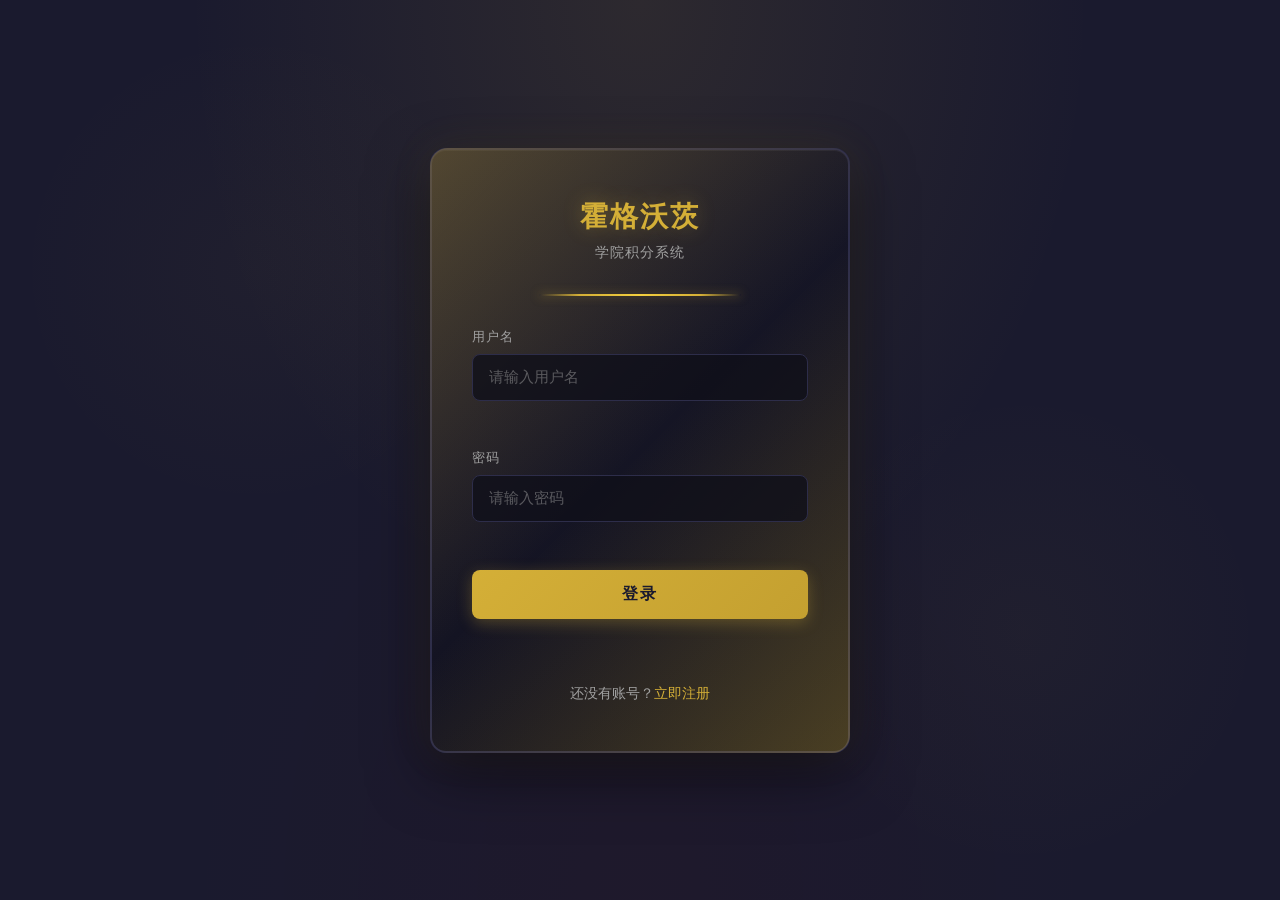
==== frontend/login.html @ 4d6071b6 "UI诞生版" ====
<!DOCTYPE html>
<html lang="zh-CN">
<head>
  <meta charset="UTF-8">
  <meta name="viewport" content="width=device-width, initial-scale=1.0">
  <title>登录 - 霍格沃茨学院积分系统</title>
  <link rel="stylesheet" href="css/hogwarts.css">
</head>
<body>
  <div class="auth-container">
    <div class="auth-card fade-in">
      <h1 class="auth-title">霍格沃茨</h1>
      <p class="auth-subtitle">学院积分系统</p>
      <div class="magic-divider"></div>

      <form id="loginForm">
        <div class="form-group">
          <label class="form-label">用户名</label>
          <input type="text" id="username" class="form-input" placeholder="请输入用户名" required>
          <p id="usernameError" class="error-message"></p>
        </div>

        <div class="form-group">
          <label class="form-label">密码</label>
          <input type="password" id="password" class="form-input" placeholder="请输入密码" required>
          <p id="passwordError" class="error-message"></p>
        </div>

        <div class="form-group">
          <button type="submit" class="magic-btn" id="submitBtn">
            <span id="btnText">登录</span>
          </button>
        </div>

        <p id="errorMsg" class="error-message" style="text-align: center;"></p>
      </form>

      <div class="auth-footer">
        还没有账号？<a href="register.html" class="auth-link">立即注册</a>
      </div>
    </div>
  </div>

  <script src="js/api.js"></script>
  <script src="js/login.js"></script>
</body>
</html>
---- frontend/css/hogwarts.css ----
:root {
  --hogwarts-bg: #1a1a2e;
  --hogwarts-bg-dark: #0f0f1a;
  --hogwarts-text: #e8e8e8;
  --hogwarts-text-muted: #a0a0a0;
  --hogwarts-border: #2d2d4a;
  --hogwarts-gold: #d4af37;
  --hogwarts-gold-light: #f4d03f;
  
  --gryffindor-primary: #740001;
  --gryffindor-secondary: #D3A625;
  
  --slytherin-primary: #1A472A;
  --slytherin-secondary: #AAAAAA;
  
  --ravenclaw-primary: #0E1A40;
  --ravenclaw-secondary: #B08A68;
  
  --hufflepuff-primary: #372E29;
  --hufflepuff-secondary: #FFDB00;
  
  --success-color: #67c23a;
  --error-color: #f56c6c;
  --warning-color: #e6a23c;
}

* {
  margin: 0;
  padding: 0;
  box-sizing: border-box;
}

body {
  font-family: 'Cinzel', 'Times New Roman', serif;
  background: var(--hogwarts-bg);
  color: var(--hogwarts-text);
  min-height: 100vh;
  overflow-x: hidden;
}

.auth-container {
  min-height: 100vh;
  display: flex;
  align-items: center;
  justify-content: center;
  background: 
    radial-gradient(ellipse at top, rgba(212, 175, 55, 0.1) 0%, transparent 50%),
    radial-gradient(ellipse at bottom, rgba(116, 0, 1, 0.05) 0%, transparent 50%),
    var(--hogwarts-bg);
  position: relative;
  overflow: hidden;
}

.auth-container::before {
  content: '';
  position: absolute;
  top: 0;
  left: 0;
  right: 0;
  bottom: 0;
  background-image: 
    radial-gradient(circle at 20% 30%, rgba(212, 175, 55, 0.03) 0%, transparent 20%),
    radial-gradient(circle at 80% 70%, rgba(212, 175, 55, 0.03) 0%, transparent 20%),
    radial-gradient(circle at 50% 50%, rgba(212, 175, 55, 0.02) 0%, transparent 30%);
  pointer-events: none;
}

.auth-card {
  background: linear-gradient(145deg, rgba(26, 26, 46, 0.95) 0%, rgba(15, 15, 26, 0.98) 100%);
  border: 2px solid var(--hogwarts-border);
  border-radius: 16px;
  padding: 48px 40px;
  width: 420px;
  box-shadow: 
    0 20px 60px rgba(0, 0, 0, 0.5),
    0 0 40px rgba(212, 175, 55, 0.1),
    inset 0 1px 0 rgba(255, 255, 255, 0.05);
  position: relative;
  z-index: 1;
}

.auth-card::before {
  content: '';
  position: absolute;
  top: -2px;
  left: -2px;
  right: -2px;
  bottom: -2px;
  border-radius: 18px;
  background: linear-gradient(135deg, var(--hogwarts-gold) 0%, transparent 50%, var(--hogwarts-gold) 100%);
  opacity: 0.3;
  z-index: -1;
}

.auth-title {
  text-align: center;
  margin-bottom: 8px;
  font-size: 28px;
  font-weight: 600;
  color: var(--hogwarts-gold);
  letter-spacing: 2px;
  text-shadow: 0 0 20px rgba(212, 175, 55, 0.3);
}

.auth-subtitle {
  text-align: center;
  margin-bottom: 32px;
  font-size: 14px;
  color: var(--hogwarts-text-muted);
  letter-spacing: 1px;
}

.magic-divider {
  height: 2px;
  background: linear-gradient(90deg, 
    transparent 0%, 
    var(--hogwarts-gold) 20%, 
    var(--hogwarts-gold-light) 50%, 
    var(--hogwarts-gold) 80%, 
    transparent 100%);
  margin: 0 auto 32px;
  width: 60%;
  box-shadow: 0 0 10px rgba(212, 175, 55, 0.5);
}

.form-group {
  margin-bottom: 24px;
}

.form-label {
  display: block;
  margin-bottom: 8px;
  font-size: 13px;
  color: var(--hogwarts-text-muted);
  letter-spacing: 1px;
  text-transform: uppercase;
}

.form-input,
.form-select {
  width: 100%;
  padding: 14px 16px;
  background: rgba(15, 15, 26, 0.8);
  border: 1px solid var(--hogwarts-border);
  border-radius: 8px;
  color: var(--hogwarts-text);
  font-size: 15px;
  font-family: inherit;
  transition: all 0.3s ease;
}

.form-input:focus,
.form-select:focus {
  outline: none;
  border-color: var(--hogwarts-gold);
  box-shadow: 0 0 15px rgba(212, 175, 55, 0.2);
}

.form-input::placeholder {
  color: rgba(160, 160, 160, 0.5);
}

.form-select option {
  background: var(--hogwarts-bg-dark);
  color: var(--hogwarts-text);
}

.magic-btn {
  width: 100%;
  padding: 14px 24px;
  background: linear-gradient(135deg, var(--hogwarts-gold) 0%, #c4a030 100%);
  border: none;
  border-radius: 8px;
  color: #1a1a2e;
  font-size: 16px;
  font-weight: 600;
  font-family: inherit;
  letter-spacing: 2px;
  cursor: pointer;
  transition: all 0.3s ease;
  text-transform: uppercase;
  box-shadow: 0 4px 15px rgba(212, 175, 55, 0.3);
}

.magic-btn:hover {
  transform: translateY(-2px);
  box-shadow: 0 6px 25px rgba(212, 175, 55, 0.5);
  background: linear-gradient(135deg, var(--hogwarts-gold-light) 0%, var(--hogwarts-gold) 100%);
}

.magic-btn:active {
  transform: translateY(0);
}

.magic-btn:disabled {
  opacity: 0.6;
  cursor: not-allowed;
  transform: none;
}

.auth-footer {
  text-align: center;
  margin-top: 24px;
  font-size: 14px;
  color: var(--hogwarts-text-muted);
}

.auth-link {
  color: var(--hogwarts-gold);
  text-decoration: none;
  font-weight: 500;
  transition: all 0.3s ease;
}

.auth-link:hover {
  color: var(--hogwarts-gold-light);
  text-shadow: 0 0 10px rgba(212, 175, 55, 0.5);
}

.error-message {
  color: var(--error-color);
  font-size: 12px;
  margin-top: 6px;
  min-height: 18px;
}

.success-message {
  color: var(--success-color);
  font-size: 14px;
  text-align: center;
  margin-bottom: 16px;
  padding: 12px;
  background: rgba(103, 194, 58, 0.1);
  border-radius: 8px;
  border: 1px solid rgba(103, 194, 58, 0.3);
}

@keyframes fadeIn {
  from { opacity: 0; transform: translateY(10px); }
  to { opacity: 1; transform: translateY(0); }
}

.fade-in {
  animation: fadeIn 0.4s ease-out;
}

@keyframes shimmer {
  0% { background-position: -200% 0; }
  100% { background-position: 200% 0; }
}

.loading-shimmer {
  background: linear-gradient(90deg, 
    var(--hogwarts-gold) 0%, 
    var(--hogwarts-gold-light) 50%, 
    var(--hogwarts-gold) 100%);
  background-size: 200% 100%;
  animation: shimmer 1.5s infinite;
}
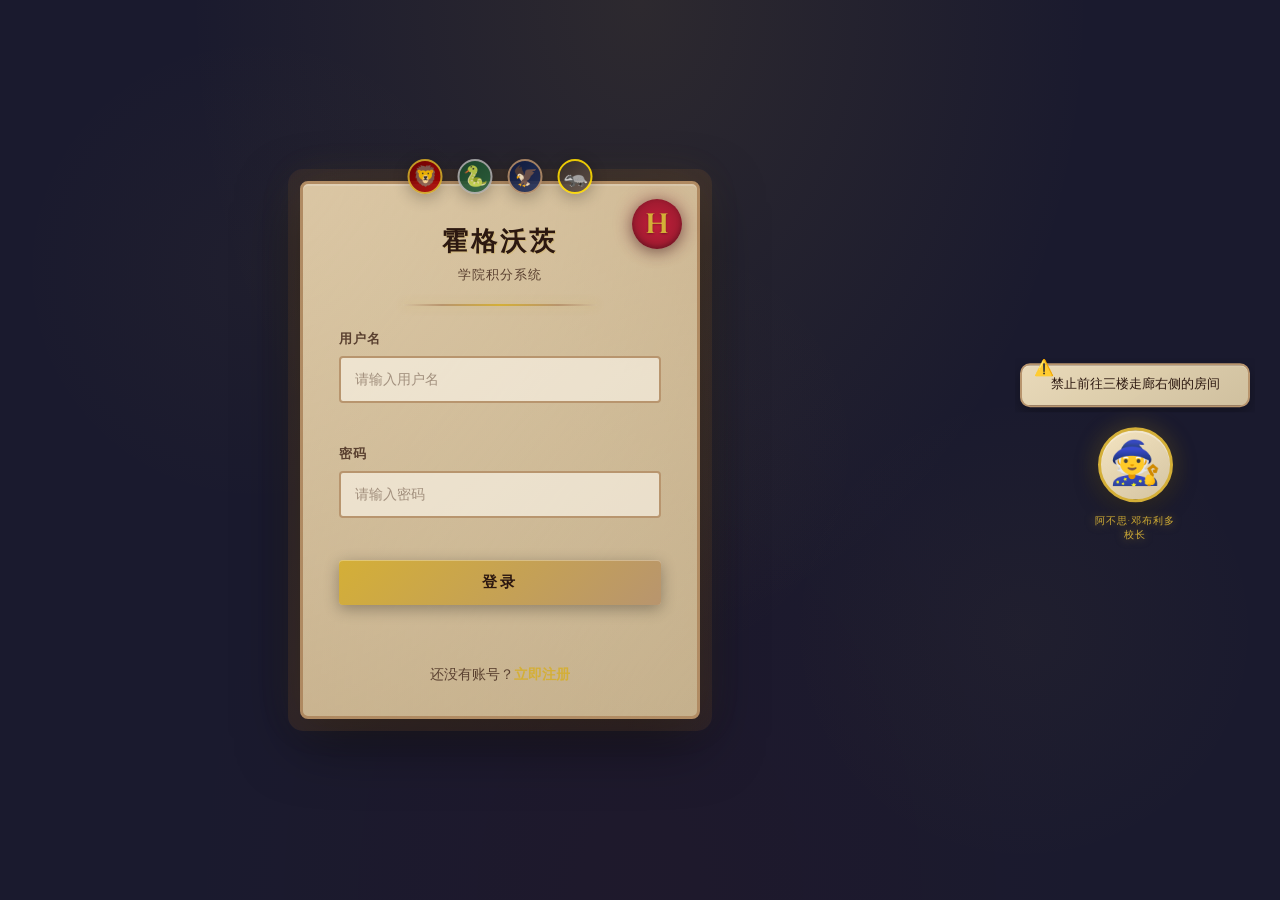
==== commit cc09bdce: "UI: Professor and Student 界面" ====
--- a/frontend/login.html
+++ b/frontend/login.html
@@ -5,10 +5,22 @@
   <meta name="viewport" content="width=device-width, initial-scale=1.0">
   <title>登录 - 霍格沃茨学院积分系统</title>
   <link rel="stylesheet" href="css/hogwarts.css">
+  <link href="https://fonts.googleapis.com/css2?family=Cinzel:wght@400;600;700&display=swap" rel="stylesheet">
 </head>
 <body>
+  <div class="magic-particles" id="particles"></div>
+  
   <div class="auth-container">
     <div class="auth-card fade-in">
+      <div class="house-crests">
+        <div class="house-crest gryffindor" title="格兰芬多">🦁</div>
+        <div class="house-crest slytherin" title="斯莱特林">🐍</div>
+        <div class="house-crest ravenclaw" title="拉文克劳">🦅</div>
+        <div class="house-crest hufflepuff" title="赫奇帕奇">🦡</div>
+      </div>
+      
+      <div class="seal-stamp">H</div>
+      
       <h1 class="auth-title">霍格沃茨</h1>
       <p class="auth-subtitle">学院积分系统</p>
       <div class="magic-divider"></div>
@@ -41,7 +53,15 @@
     </div>
   </div>
 
+  <div class="dumbledore-panel">
+    <div class="bubble-container" id="bubbleContainer"></div>
+    <div class="dumbledore-avatar">🧙</div>
+    <div class="dumbledore-label">阿不思·邓布利多<br>校长</div>
+  </div>
+
   <script src="js/api.js"></script>
   <script src="js/login.js"></script>
+  <script src="js/bubbles.js"></script>
+  <script src="js/particles.js"></script>
 </body>
 </html>
--- a/frontend/css/hogwarts.css
+++ b/frontend/css/hogwarts.css
@@ -6,6 +6,12 @@
   --hogwarts-border: #2d2d4a;
   --hogwarts-gold: #d4af37;
   --hogwarts-gold-light: #f4d03f;
+  
+  --parchment-bg: #f4e4c1;
+  --parchment-dark: #d4c4a1;
+  --parchment-border: #b8956e;
+  --ink-color: #2c1810;
+  --ink-faded: #5a4030;
   
   --gryffindor-primary: #740001;
   --gryffindor-secondary: #D3A625;
@@ -31,7 +37,7 @@
 }
 
 body {
-  font-family: 'Cinzel', 'Times New Roman', serif;
+  font-family: 'Cinzel', 'Times New Roman', Georgia, serif;
   background: var(--hogwarts-bg);
   color: var(--hogwarts-text);
   min-height: 100vh;
@@ -49,6 +55,7 @@
     var(--hogwarts-bg);
   position: relative;
   overflow: hidden;
+  padding-right: 280px;
 }
 
 .auth-container::before {
@@ -66,15 +73,16 @@
 }
 
 .auth-card {
-  background: linear-gradient(145deg, rgba(26, 26, 46, 0.95) 0%, rgba(15, 15, 26, 0.98) 100%);
-  border: 2px solid var(--hogwarts-border);
-  border-radius: 16px;
-  padding: 48px 40px;
-  width: 420px;
+  background: 
+    linear-gradient(145deg, rgba(244, 228, 193, 0.95) 0%, rgba(212, 196, 161, 0.98) 100%);
+  border: 3px solid var(--parchment-border);
+  border-radius: 8px;
+  padding: 40px 36px 32px 36px;
+  width: 400px;
   box-shadow: 
     0 20px 60px rgba(0, 0, 0, 0.5),
-    0 0 40px rgba(212, 175, 55, 0.1),
-    inset 0 1px 0 rgba(255, 255, 255, 0.05);
+    0 0 40px rgba(212, 175, 55, 0.15),
+    inset 0 2px 0 rgba(255, 255, 255, 0.3);
   position: relative;
   z-index: 1;
 }
@@ -82,31 +90,104 @@
 .auth-card::before {
   content: '';
   position: absolute;
-  top: -2px;
-  left: -2px;
-  right: -2px;
-  bottom: -2px;
-  border-radius: 18px;
-  background: linear-gradient(135deg, var(--hogwarts-gold) 0%, transparent 50%, var(--hogwarts-gold) 100%);
-  opacity: 0.3;
+  top: -15px;
+  left: -15px;
+  right: -15px;
+  bottom: -15px;
+  background: 
+    radial-gradient(ellipse at top left, transparent 0%, rgba(139, 90, 43, 0.3) 100%),
+    radial-gradient(ellipse at bottom right, transparent 0%, rgba(139, 90, 43, 0.3) 100%);
+  border-radius: 15px;
   z-index: -1;
+  opacity: 0.5;
+}
+
+.seal-stamp {
+  position: absolute;
+  top: 15px;
+  right: 15px;
+  width: 50px;
+  height: 50px;
+  background: radial-gradient(circle, #c41e3a 0%, #8b1a2b 100%);
+  border-radius: 50%;
+  display: flex;
+  align-items: center;
+  justify-content: center;
+  font-family: 'Cinzel', serif;
+  font-size: 28px;
+  font-weight: bold;
+  color: var(--hogwarts-gold);
+  box-shadow: 
+    0 3px 15px rgba(0, 0, 0, 0.4),
+    inset 0 -2px 5px rgba(0, 0, 0, 0.3),
+    0 0 20px rgba(196, 30, 58, 0.3);
+  z-index: 2;
+  text-shadow: 0 1px 2px rgba(0,0,0,0.3);
+}
+
+.house-crests {
+  position: absolute;
+  top: -25px;
+  left: 50%;
+  transform: translateX(-50%);
+  display: flex;
+  gap: 15px;
+  z-index: 3;
+}
+
+.house-crest {
+  width: 35px;
+  height: 35px;
+  border-radius: 50%;
+  display: flex;
+  align-items: center;
+  justify-content: center;
+  font-size: 20px;
+  box-shadow: 0 4px 15px rgba(0, 0, 0, 0.3);
+  opacity: 0.9;
+  transition: all 0.3s ease;
+}
+
+.house-crest:hover {
+  opacity: 1;
+  transform: scale(1.15) translateY(-5px);
+}
+
+.house-crest.gryffindor {
+  background: linear-gradient(135deg, #740001, #ae0001);
+  border: 2px solid #D3A625;
+}
+
+.house-crest.slytherin {
+  background: linear-gradient(135deg, #1A472A, #2a623d);
+  border: 2px solid #AAAAAA;
+}
+
+.house-crest.ravenclaw {
+  background: linear-gradient(135deg, #0E1A40, #222f5b);
+  border: 2px solid #B08A68;
+}
+
+.house-crest.hufflepuff {
+  background: linear-gradient(135deg, #372E29, #60514a);
+  border: 2px solid #FFDB00;
 }
 
 .auth-title {
   text-align: center;
-  margin-bottom: 8px;
-  font-size: 28px;
-  font-weight: 600;
-  color: var(--hogwarts-gold);
-  letter-spacing: 2px;
-  text-shadow: 0 0 20px rgba(212, 175, 55, 0.3);
+  margin-bottom: 6px;
+  font-size: 26px;
+  font-weight: 600;
+  color: var(--ink-color);
+  letter-spacing: 3px;
+  text-shadow: 1px 1px 0 rgba(212, 175, 55, 0.3);
 }
 
 .auth-subtitle {
   text-align: center;
-  margin-bottom: 32px;
-  font-size: 14px;
-  color: var(--hogwarts-text-muted);
+  margin-bottom: 20px;
+  font-size: 13px;
+  color: var(--ink-faded);
   letter-spacing: 1px;
 }
 
@@ -114,38 +195,39 @@
   height: 2px;
   background: linear-gradient(90deg, 
     transparent 0%, 
-    var(--hogwarts-gold) 20%, 
-    var(--hogwarts-gold-light) 50%, 
-    var(--hogwarts-gold) 80%, 
+    var(--parchment-border) 20%, 
+    var(--hogwarts-gold) 50%, 
+    var(--parchment-border) 80%, 
     transparent 100%);
-  margin: 0 auto 32px;
+  margin: 0 auto 24px;
   width: 60%;
-  box-shadow: 0 0 10px rgba(212, 175, 55, 0.5);
+  box-shadow: 0 0 10px rgba(212, 175, 55, 0.3);
 }
 
 .form-group {
-  margin-bottom: 24px;
+  margin-bottom: 18px;
 }
 
 .form-label {
   display: block;
   margin-bottom: 8px;
   font-size: 13px;
-  color: var(--hogwarts-text-muted);
+  color: var(--ink-faded);
   letter-spacing: 1px;
   text-transform: uppercase;
+  font-weight: 600;
 }
 
 .form-input,
 .form-select {
   width: 100%;
-  padding: 14px 16px;
-  background: rgba(15, 15, 26, 0.8);
-  border: 1px solid var(--hogwarts-border);
-  border-radius: 8px;
-  color: var(--hogwarts-text);
-  font-size: 15px;
-  font-family: inherit;
+  padding: 12px 14px;
+  background: rgba(255, 250, 240, 0.6);
+  border: 2px solid var(--parchment-border);
+  border-radius: 4px;
+  color: var(--ink-color);
+  font-size: 14px;
+  font-family: 'Cinzel', serif;
   transition: all 0.3s ease;
 }
 
@@ -154,37 +236,42 @@
   outline: none;
   border-color: var(--hogwarts-gold);
   box-shadow: 0 0 15px rgba(212, 175, 55, 0.2);
+  background: rgba(255, 255, 255, 0.8);
 }
 
 .form-input::placeholder {
-  color: rgba(160, 160, 160, 0.5);
+  color: rgba(90, 64, 48, 0.5);
 }
 
 .form-select option {
-  background: var(--hogwarts-bg-dark);
-  color: var(--hogwarts-text);
+  background: var(--parchment-bg);
+  color: var(--ink-color);
 }
 
 .magic-btn {
   width: 100%;
-  padding: 14px 24px;
-  background: linear-gradient(135deg, var(--hogwarts-gold) 0%, #c4a030 100%);
+  padding: 12px 24px;
+  background: linear-gradient(135deg, var(--hogwarts-gold) 0%, #b8956e 100%);
   border: none;
-  border-radius: 8px;
-  color: #1a1a2e;
-  font-size: 16px;
-  font-weight: 600;
-  font-family: inherit;
-  letter-spacing: 2px;
+  border-radius: 4px;
+  color: var(--ink-color);
+  font-size: 15px;
+  font-weight: 700;
+  font-family: 'Cinzel', serif;
+  letter-spacing: 3px;
   cursor: pointer;
   transition: all 0.3s ease;
   text-transform: uppercase;
-  box-shadow: 0 4px 15px rgba(212, 175, 55, 0.3);
+  box-shadow: 
+    0 4px 15px rgba(0, 0, 0, 0.3),
+    inset 0 1px 0 rgba(255, 255, 255, 0.3);
 }
 
 .magic-btn:hover {
   transform: translateY(-2px);
-  box-shadow: 0 6px 25px rgba(212, 175, 55, 0.5);
+  box-shadow: 
+    0 6px 25px rgba(0, 0, 0, 0.4),
+    0 0 20px rgba(212, 175, 55, 0.3);
   background: linear-gradient(135deg, var(--hogwarts-gold-light) 0%, var(--hogwarts-gold) 100%);
 }
 
@@ -202,37 +289,37 @@
   text-align: center;
   margin-top: 24px;
   font-size: 14px;
-  color: var(--hogwarts-text-muted);
+  color: var(--ink-faded);
 }
 
 .auth-link {
   color: var(--hogwarts-gold);
   text-decoration: none;
-  font-weight: 500;
+  font-weight: 600;
   transition: all 0.3s ease;
 }
 
 .auth-link:hover {
-  color: var(--hogwarts-gold-light);
-  text-shadow: 0 0 10px rgba(212, 175, 55, 0.5);
+  color: var(--ink-color);
+  text-shadow: 0 0 5px rgba(212, 175, 55, 0.5);
 }
 
 .error-message {
-  color: var(--error-color);
+  color: #8b1a2b;
   font-size: 12px;
   margin-top: 6px;
   min-height: 18px;
 }
 
 .success-message {
-  color: var(--success-color);
+  color: #2d5a27;
   font-size: 14px;
   text-align: center;
   margin-bottom: 16px;
   padding: 12px;
-  background: rgba(103, 194, 58, 0.1);
-  border-radius: 8px;
-  border: 1px solid rgba(103, 194, 58, 0.3);
+  background: rgba(45, 90, 39, 0.1);
+  border-radius: 4px;
+  border: 1px solid rgba(45, 90, 39, 0.3);
 }
 
 @keyframes fadeIn {
@@ -257,3 +344,264 @@
   background-size: 200% 100%;
   animation: shimmer 1.5s infinite;
 }
+
+.dumbledore-panel {
+  position: fixed;
+  right: 25px;
+  top: 50%;
+  transform: translateY(-50%);
+  width: 240px;
+  z-index: 100;
+  display: flex;
+  flex-direction: column;
+  align-items: center;
+  gap: 15px;
+}
+
+.bubble-container {
+  display: flex;
+  flex-direction: column;
+  gap: 10px;
+  width: 100%;
+  max-height: 380px;
+  overflow: hidden;
+  padding: 5px;
+}
+
+.bubble {
+  background: 
+    linear-gradient(145deg, rgba(244, 228, 193, 0.95) 0%, rgba(212, 196, 161, 0.98) 100%);
+  border: 2px solid var(--parchment-border);
+  border-radius: 10px;
+  padding: 10px 12px;
+  box-shadow: 
+    0 6px 16px rgba(0, 0, 0, 0.3),
+    inset 0 1px 0 rgba(255, 255, 255, 0.3);
+  animation: bubbleIn 0.5s ease-out;
+  position: relative;
+  opacity: 0;
+}
+
+.bubble.show {
+  opacity: 1;
+}
+
+.bubble::before {
+  content: '⚠️';
+  position: absolute;
+  top: -8px;
+  left: 12px;
+  font-size: 16px;
+}
+
+.bubble-text {
+  font-family: 'Cinzel', serif;
+  font-size: 13px;
+  color: var(--ink-color);
+  line-height: 1.5;
+  text-align: center;
+}
+
+@keyframes bubbleIn {
+  from {
+    opacity: 0;
+    transform: translateX(50px) scale(0.8);
+  }
+  to {
+    opacity: 1;
+    transform: translateX(0) scale(1);
+  }
+}
+
+.dumbledore-avatar {
+  width: 75px;
+  height: 75px;
+  border-radius: 50%;
+  background: 
+    linear-gradient(145deg, var(--parchment-bg) 0%, var(--parchment-dark) 100%);
+  border: 3px solid var(--hogwarts-gold);
+  box-shadow: 
+    0 6px 25px rgba(0, 0, 0, 0.4),
+    0 0 25px rgba(212, 175, 55, 0.3),
+    inset 0 2px 0 rgba(255, 255, 255, 0.3);
+  display: flex;
+  align-items: center;
+  justify-content: center;
+  font-size: 42px;
+  position: relative;
+  cursor: pointer;
+  transition: all 0.3s ease;
+  overflow: hidden;
+}
+
+.dumbledore-avatar:hover {
+  transform: scale(1.08);
+  box-shadow: 
+    0 12px 40px rgba(0, 0, 0, 0.5),
+    0 0 40px rgba(212, 175, 55, 0.5);
+}
+
+.dumbledore-avatar::after {
+  content: '';
+  position: absolute;
+  inset: -6px;
+  border-radius: 50%;
+  background: linear-gradient(45deg, transparent, rgba(212, 175, 55, 0.4), transparent);
+  animation: rotate 4s linear infinite;
+  z-index: -1;
+}
+
+@keyframes rotate {
+  from { transform: rotate(0deg); }
+  to { transform: rotate(360deg); }
+}
+
+.dumbledore-label {
+  font-family: 'Cinzel', serif;
+  font-size: 10px;
+  color: var(--hogwarts-gold);
+  letter-spacing: 1px;
+  text-transform: uppercase;
+  text-shadow: 0 0 10px rgba(212, 175, 55, 0.5);
+  text-align: center;
+  margin-top: -3px;
+}
+
+.magic-particles {
+  position: fixed;
+  top: 0;
+  left: 0;
+  width: 100%;
+  height: 100%;
+  pointer-events: none;
+  overflow: hidden;
+  z-index: 0;
+}
+
+.particle {
+  position: absolute;
+  width: 3px;
+  height: 3px;
+  background: var(--hogwarts-gold);
+  border-radius: 50%;
+  opacity: 0.4;
+  animation: float 8s infinite ease-in-out;
+  box-shadow: 0 0 6px var(--hogwarts-gold);
+}
+
+@keyframes float {
+  0%, 100% {
+    transform: translateY(0) translateX(0) scale(1);
+    opacity: 0.4;
+  }
+  50% {
+    transform: translateY(-120px) translateX(40px) scale(0.8);
+    opacity: 0.2;
+  }
+}
+
+.logs-container {
+  max-height: 300px;
+  overflow-y: auto;
+  margin-top: 10px;
+}
+
+.logs-table {
+  width: 100%;
+  border-collapse: collapse;
+  font-size: 13px;
+}
+
+.logs-table th {
+  background: rgba(212, 175, 55, 0.2);
+  color: var(--ink-color);
+  padding: 10px 8px;
+  text-align: left;
+  border-bottom: 2px solid var(--parchment-border);
+  font-weight: 600;
+  letter-spacing: 1px;
+}
+
+.logs-table td {
+  padding: 10px 8px;
+  border-bottom: 1px solid rgba(184, 149, 110, 0.3);
+  color: var(--ink-color);
+}
+
+.logs-table tr:hover {
+  background: rgba(212, 175, 55, 0.1);
+}
+
+.score-positive {
+  color: #2d5a27;
+  font-weight: 600;
+}
+
+.score-negative {
+  color: #8b1a2b;
+  font-weight: 600;
+}
+
+.no-logs {
+  text-align: center;
+  color: var(--ink-faded);
+  padding: 20px;
+  font-size: 14px;
+}
+
+.info-container {
+  margin-bottom: 20px;
+}
+
+.info-item {
+  display: flex;
+  justify-content: space-between;
+  align-items: center;
+  padding: 12px 15px;
+  background: rgba(255, 250, 240, 0.4);
+  border: 1px solid var(--parchment-border);
+  border-radius: 4px;
+  margin-bottom: 10px;
+}
+
+.info-label {
+  font-size: 13px;
+  color: var(--ink-faded);
+  letter-spacing: 1px;
+  text-transform: uppercase;
+  font-weight: 600;
+}
+
+.info-value {
+  font-size: 16px;
+  color: var(--ink-color);
+  font-weight: 600;
+}
+
+.house-badge {
+  display: inline-block;
+  padding: 4px 12px;
+  border-radius: 4px;
+  font-size: 14px;
+  font-weight: 600;
+}
+
+.house-badge.gryffindor {
+  background: linear-gradient(135deg, #740001, #ae0001);
+  color: #D3A625;
+}
+
+.house-badge.slytherin {
+  background: linear-gradient(135deg, #1A472A, #2a623d);
+  color: #AAAAAA;
+}
+
+.house-badge.ravenclaw {
+  background: linear-gradient(135deg, #0E1A40, #222f5b);
+  color: #B08A68;
+}
+
+.house-badge.hufflepuff {
+  background: linear-gradient(135deg, #372E29, #60514a);
+  color: #FFDB00;
+}
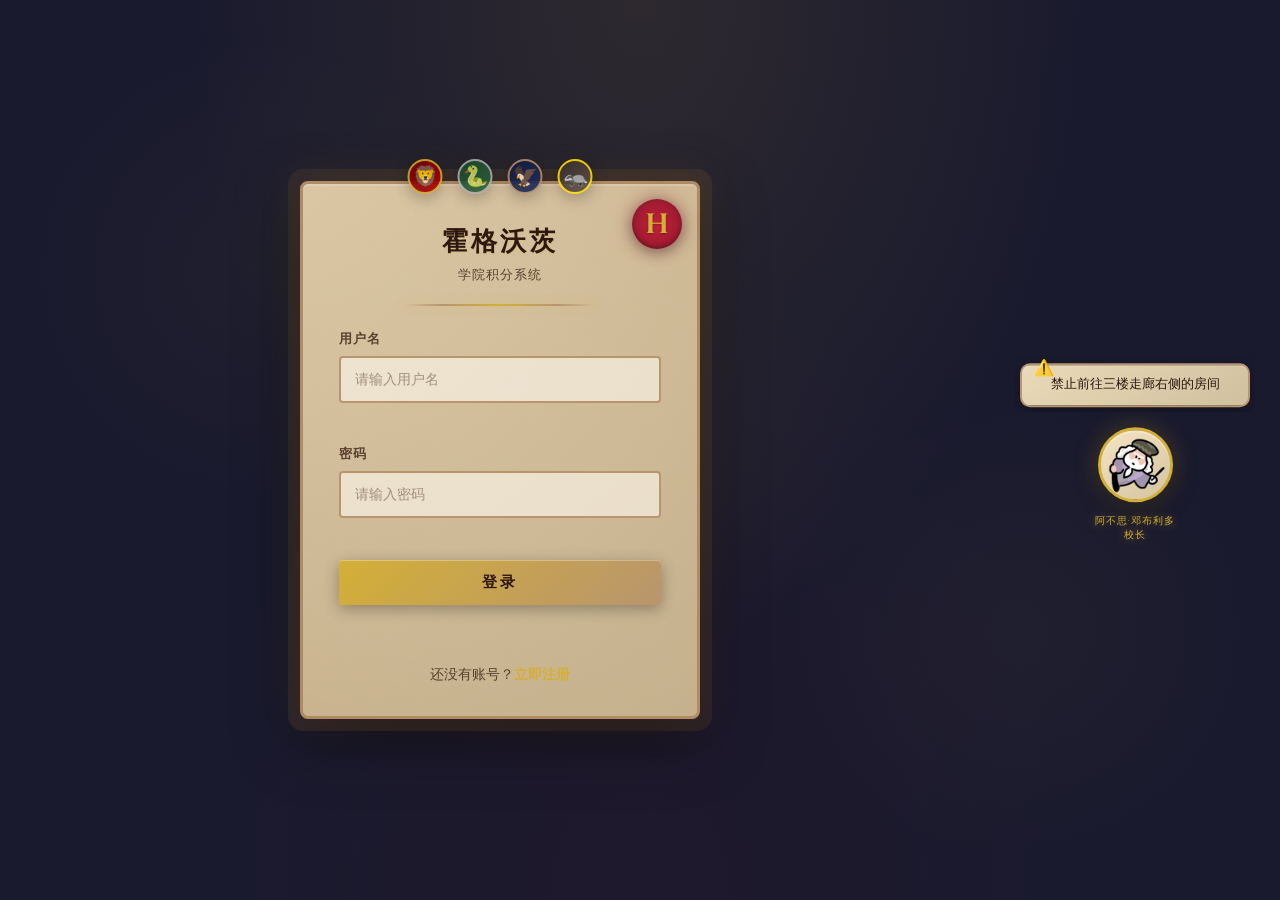
==== commit 30a8d15f: "UI 任务四完成" ====
--- a/frontend/login.html
+++ b/frontend/login.html
@@ -1,4 +1,4 @@
-<!DOCTYPE html>
+﻿<!DOCTYPE html>
 <html lang="zh-CN">
 <head>
   <meta charset="UTF-8">
@@ -55,11 +55,12 @@
 
   <div class="dumbledore-panel">
     <div class="bubble-container" id="bubbleContainer"></div>
-    <div class="dumbledore-avatar">🧙</div>
+    <div class="dumbledore-avatar"><img src="邓布利多.png" alt="邓布利多" style="width: 100%; height: 100%; object-fit: contain; border-radius: 50%;"></div>
     <div class="dumbledore-label">阿不思·邓布利多<br>校长</div>
   </div>
 
   <script src="js/api.js"></script>
+  <script src="js/ui-components.js"></script>
   <script src="js/login.js"></script>
   <script src="js/bubbles.js"></script>
   <script src="js/particles.js"></script>
--- a/frontend/css/hogwarts.css
+++ b/frontend/css/hogwarts.css
@@ -356,6 +356,11 @@
   flex-direction: column;
   align-items: center;
   gap: 15px;
+  transition: all 0.3s ease;
+}
+
+.dumbledore-panel.dragging {
+  transition: none;
 }
 
 .bubble-container {
@@ -427,9 +432,8 @@
   display: flex;
   align-items: center;
   justify-content: center;
-  font-size: 42px;
   position: relative;
-  cursor: pointer;
+  cursor: grab;
   transition: all 0.3s ease;
   overflow: hidden;
 }
@@ -439,6 +443,14 @@
   box-shadow: 
     0 12px 40px rgba(0, 0, 0, 0.5),
     0 0 40px rgba(212, 175, 55, 0.5);
+}
+
+.dumbledore-avatar img {
+  width: 100%;
+  height: 100%;
+  object-fit: cover;
+  border-radius: 50%;
+  pointer-events: none;
 }
 
 .dumbledore-avatar::after {
@@ -605,3 +617,1244 @@
   background: linear-gradient(135deg, #372E29, #60514a);
   color: #FFDB00;
 }
+
+.top-nav {
+  position: fixed;
+  top: 0;
+  left: 0;
+  right: 0;
+  height: 70px;
+  background: linear-gradient(180deg, rgba(26, 26, 46, 0.98) 0%, rgba(26, 26, 46, 0.95) 100%);
+  backdrop-filter: blur(10px);
+  border-bottom: 2px solid rgba(212, 175, 55, 0.3);
+  display: flex;
+  justify-content: space-between;
+  align-items: center;
+  padding: 0 40px;
+  z-index: 1000;
+  box-shadow: 0 4px 20px rgba(0, 0, 0, 0.3);
+}
+
+.nav-brand {
+  display: flex;
+  align-items: center;
+  gap: 12px;
+}
+
+.brand-icon {
+  font-size: 32px;
+  filter: drop-shadow(0 0 10px rgba(212, 175, 55, 0.5));
+}
+
+.brand-text {
+  font-size: 24px;
+  font-weight: 700;
+  color: var(--hogwarts-gold);
+  letter-spacing: 3px;
+  text-shadow: 0 0 20px rgba(212, 175, 55, 0.4);
+}
+
+.nav-actions {
+  display: flex;
+  align-items: center;
+  gap: 15px;
+}
+
+.nav-btn {
+  display: flex;
+  align-items: center;
+  gap: 8px;
+  padding: 10px 24px;
+  background: linear-gradient(135deg, rgba(212, 175, 55, 0.2) 0%, rgba(212, 175, 55, 0.1) 100%);
+  border: 2px solid var(--hogwarts-gold);
+  border-radius: 8px;
+  color: var(--hogwarts-gold);
+  font-size: 16px;
+  font-family: 'Cinzel', serif;
+  font-weight: 600;
+  letter-spacing: 2px;
+  cursor: pointer;
+  transition: all 0.3s ease;
+}
+
+.nav-btn:hover {
+  background: linear-gradient(135deg, var(--hogwarts-gold) 0%, #b8956e 100%);
+  color: var(--hogwarts-bg);
+  box-shadow: 0 0 25px rgba(212, 175, 55, 0.5);
+  transform: translateY(-2px);
+}
+
+.user-btn {
+  background: linear-gradient(135deg, rgba(116, 0, 1, 0.3) 0%, rgba(212, 175, 55, 0.2) 100%);
+}
+
+.logout-nav-btn {
+  padding: 10px 20px;
+  background: transparent;
+  border: 1px solid rgba(245, 108, 108, 0.5);
+  color: var(--error-color);
+  font-size: 14px;
+}
+
+.logout-nav-btn:hover {
+  background: rgba(245, 108, 108, 0.2);
+  border-color: var(--error-color);
+  color: var(--error-color);
+  box-shadow: 0 0 15px rgba(245, 108, 108, 0.3);
+}
+
+.btn-icon {
+  font-size: 18px;
+}
+
+.great-hall-container {
+  min-height: 100vh;
+  padding: 100px 40px 60px 40px;
+  background: 
+    radial-gradient(ellipse at top, rgba(212, 175, 55, 0.08) 0%, transparent 50%),
+    radial-gradient(ellipse at bottom, rgba(116, 0, 1, 0.05) 0%, transparent 50%),
+    var(--hogwarts-bg);
+}
+
+.hall-header {
+  text-align: center;
+  margin-bottom: 50px;
+}
+
+.hall-title {
+  font-size: 42px;
+  font-weight: 700;
+  color: var(--hogwarts-gold);
+  letter-spacing: 4px;
+  text-shadow: 0 0 30px rgba(212, 175, 55, 0.5);
+  margin-bottom: 10px;
+  display: flex;
+  align-items: center;
+  justify-content: center;
+  gap: 20px;
+}
+
+.title-icon {
+  font-size: 36px;
+  animation: sparkle 2s infinite ease-in-out;
+}
+
+@keyframes sparkle {
+  0%, 100% { opacity: 1; transform: scale(1); }
+  50% { opacity: 0.7; transform: scale(1.1); }
+}
+
+.hall-subtitle {
+  font-size: 18px;
+  color: var(--hogwarts-text-muted);
+  letter-spacing: 2px;
+  margin-bottom: 20px;
+}
+
+.ranking-container {
+  display: grid;
+  grid-template-columns: repeat(auto-fit, minmax(280px, 1fr));
+  gap: 30px;
+  max-width: 1400px;
+  margin: 0 auto 60px auto;
+}
+
+.house-card {
+  position: relative;
+  background: linear-gradient(145deg, rgba(244, 228, 193, 0.95) 0%, rgba(212, 196, 161, 0.98) 100%);
+  border: 3px solid var(--parchment-border);
+  border-radius: 16px;
+  padding: 30px 25px;
+  text-align: center;
+  box-shadow: 
+    0 15px 50px rgba(0, 0, 0, 0.4),
+    0 0 30px rgba(212, 175, 55, 0.2);
+  transition: all 0.4s ease;
+  overflow: hidden;
+}
+
+.house-card:hover {
+  transform: translateY(-10px) scale(1.02);
+  box-shadow: 
+    0 25px 70px rgba(0, 0, 0, 0.5),
+    0 0 50px rgba(212, 175, 55, 0.4);
+}
+
+.house-card.gryffindor {
+  border-color: #D3A625;
+  box-shadow: 
+    0 15px 50px rgba(0, 0, 0, 0.4),
+    0 0 30px rgba(116, 0, 1, 0.3);
+}
+
+.house-card.slytherin {
+  border-color: #AAAAAA;
+  box-shadow: 
+    0 15px 50px rgba(0, 0, 0, 0.4),
+    0 0 30px rgba(26, 71, 42, 0.3);
+}
+
+.house-card.ravenclaw {
+  border-color: #B08A68;
+  box-shadow: 
+    0 15px 50px rgba(0, 0, 0, 0.4),
+    0 0 30px rgba(14, 26, 64, 0.3);
+}
+
+.house-card.hufflepuff {
+  border-color: #FFDB00;
+  box-shadow: 
+    0 15px 50px rgba(0, 0, 0, 0.4),
+    0 0 30px rgba(55, 46, 41, 0.3);
+}
+
+.house-rank {
+  position: absolute;
+  top: 15px;
+  right: 15px;
+  font-size: 28px;
+  filter: drop-shadow(0 2px 5px rgba(0, 0, 0, 0.3));
+}
+
+.house-icon {
+  font-size: 60px;
+  margin-bottom: 15px;
+  filter: drop-shadow(0 5px 15px rgba(0, 0, 0, 0.3));
+}
+
+.house-name {
+  font-size: 24px;
+  font-weight: 700;
+  color: var(--ink-color);
+  letter-spacing: 2px;
+  margin-bottom: 5px;
+}
+
+.house-name-en {
+  font-size: 14px;
+  color: var(--ink-faded);
+  letter-spacing: 1px;
+  margin-bottom: 20px;
+}
+
+.house-points-container {
+  background: rgba(212, 175, 55, 0.15);
+  border: 2px solid var(--hogwarts-gold);
+  border-radius: 12px;
+  padding: 15px;
+  margin-bottom: 15px;
+}
+
+.house-points-label {
+  font-size: 12px;
+  color: var(--ink-faded);
+  letter-spacing: 1px;
+  text-transform: uppercase;
+  margin-bottom: 8px;
+}
+
+.house-points-value {
+  font-size: 42px;
+  font-weight: 700;
+  color: var(--hogwarts-gold);
+  text-shadow: 0 2px 10px rgba(212, 175, 55, 0.4);
+}
+
+.house-values {
+  font-size: 13px;
+  color: var(--ink-faded);
+  font-style: italic;
+}
+
+.house-glow {
+  position: absolute;
+  top: -50%;
+  left: -50%;
+  width: 200%;
+  height: 200%;
+  background: radial-gradient(circle, rgba(212, 175, 55, 0.1) 0%, transparent 70%);
+  opacity: 0;
+  transition: opacity 0.4s ease;
+  pointer-events: none;
+}
+
+.house-card:hover .house-glow {
+  opacity: 1;
+}
+
+.dumbledore-section {
+  max-width: 800px;
+  margin: 0 auto 60px auto;
+}
+
+.dumbledore-card {
+  background: linear-gradient(145deg, rgba(244, 228, 193, 0.95) 0%, rgba(212, 196, 161, 0.98) 100%);
+  border: 3px solid var(--parchment-border);
+  border-radius: 16px;
+  padding: 30px;
+  display: flex;
+  align-items: center;
+  gap: 30px;
+  box-shadow: 
+    0 15px 50px rgba(0, 0, 0, 0.4),
+    0 0 30px rgba(212, 175, 55, 0.2);
+}
+
+.dumbledore-portrait {
+  width: 80px;
+  height: 80px;
+  border-radius: 50%;
+  overflow: hidden;
+  filter: drop-shadow(0 5px 15px rgba(0, 0, 0, 0.3));
+  animation: floatPortrait 3s infinite ease-in-out;
+  display: flex;
+  align-items: center;
+  justify-content: center;
+}
+
+.dumbledore-portrait img {
+  width: 100%;
+  height: 100%;
+  object-fit: cover;
+  border-radius: 50%;
+}
+
+@keyframes floatPortrait {
+  0%, 100% { transform: translateY(0); }
+  50% { transform: translateY(-10px); }
+}
+
+.dumbledore-content {
+  flex: 1;
+}
+
+.dumbledore-name {
+  font-size: 24px;
+  font-weight: 700;
+  color: var(--ink-color);
+  letter-spacing: 2px;
+  margin-bottom: 5px;
+}
+
+.dumbledore-title-text {
+  font-size: 14px;
+  color: var(--ink-faded);
+  letter-spacing: 1px;
+  margin-bottom: 15px;
+}
+
+.dumbledore-divider {
+  height: 2px;
+  background: linear-gradient(90deg, transparent 0%, var(--hogwarts-gold) 50%, transparent 100%);
+  margin-bottom: 15px;
+}
+
+.dumbledore-message {
+  font-size: 16px;
+  color: var(--ink-color);
+  line-height: 1.6;
+  font-style: italic;
+}
+
+.recent-activity {
+  max-width: 1000px;
+  margin: 0 auto;
+}
+
+.activity-title {
+  font-size: 28px;
+  font-weight: 700;
+  color: var(--hogwarts-gold);
+  letter-spacing: 3px;
+  text-align: center;
+  margin-bottom: 30px;
+  display: flex;
+  align-items: center;
+  justify-content: center;
+  gap: 15px;
+}
+
+.activity-container {
+  background: rgba(26, 26, 46, 0.5);
+  border: 2px solid rgba(212, 175, 55, 0.3);
+  border-radius: 12px;
+  padding: 25px;
+  max-height: 400px;
+  overflow-y: auto;
+}
+
+.activity-item {
+  display: flex;
+  align-items: center;
+  gap: 15px;
+  padding: 15px;
+  background: rgba(244, 228, 193, 0.05);
+  border: 1px solid rgba(212, 175, 55, 0.2);
+  border-radius: 8px;
+  margin-bottom: 12px;
+  transition: all 0.3s ease;
+}
+
+.activity-item:hover {
+  background: rgba(244, 228, 193, 0.1);
+  border-color: rgba(212, 175, 55, 0.4);
+}
+
+.activity-icon {
+  font-size: 24px;
+}
+
+.activity-content {
+  flex: 1;
+}
+
+.activity-main {
+  display: flex;
+  align-items: center;
+  gap: 10px;
+  margin-bottom: 5px;
+}
+
+.student-name {
+  font-size: 16px;
+  font-weight: 600;
+  color: var(--hogwarts-text);
+}
+
+.score-change {
+  font-size: 18px;
+  font-weight: 700;
+}
+
+.activity-detail {
+  display: flex;
+  align-items: center;
+  gap: 8px;
+  font-size: 13px;
+  color: var(--hogwarts-text-muted);
+}
+
+.professor-name {
+  color: var(--hogwarts-gold);
+}
+
+.activity-divider {
+  opacity: 0.5;
+}
+
+.activity-reason {
+  font-style: italic;
+}
+
+.activity-time {
+  font-size: 12px;
+  color: var(--hogwarts-text-muted);
+  white-space: nowrap;
+}
+
+.loading-text,
+.no-data,
+.error-text {
+  text-align: center;
+  padding: 40px;
+  font-size: 16px;
+  color: var(--hogwarts-text-muted);
+}
+
+.error-text {
+  color: var(--error-color);
+}
+
+.house-crests-floating {
+  position: fixed;
+  left: 20px;
+  top: 50%;
+  transform: translateY(-50%);
+  display: flex;
+  flex-direction: column;
+  gap: 15px;
+  z-index: 100;
+}
+
+.crest {
+  width: 40px;
+  height: 40px;
+  border-radius: 50%;
+  display: flex;
+  align-items: center;
+  justify-content: center;
+  font-size: 24px;
+  box-shadow: 0 4px 15px rgba(0, 0, 0, 0.3);
+  cursor: pointer;
+  transition: all 0.3s ease;
+  opacity: 0.7;
+}
+
+.crest:hover {
+  opacity: 1;
+  transform: scale(1.2);
+}
+
+.gryffindor-crest {
+  background: linear-gradient(135deg, #740001, #ae0001);
+  border: 2px solid #D3A625;
+}
+
+.slytherin-crest {
+  background: linear-gradient(135deg, #1A472A, #2a623d);
+  border: 2px solid #AAAAAA;
+}
+
+.ravenclaw-crest {
+  background: linear-gradient(135deg, #0E1A40, #222f5b);
+  border: 2px solid #B08A68;
+}
+
+.hufflepuff-crest {
+  background: linear-gradient(135deg, #372E29, #60514a);
+  border: 2px solid #FFDB00;
+}
+
+.course-card {
+  max-width: 1000px;
+}
+
+.courses-grid {
+  display: grid;
+  grid-template-columns: repeat(auto-fill, minmax(400px, 1fr));
+  gap: 20px;
+  margin-bottom: 20px;
+}
+
+.course-item-card {
+  background: linear-gradient(145deg, rgba(244, 228, 193, 0.95) 0%, rgba(212, 196, 161, 0.98) 100%);
+  border: 2px solid var(--parchment-border);
+  border-radius: 12px;
+  padding: 20px;
+  box-shadow: 0 8px 25px rgba(0, 0, 0, 0.3);
+  transition: all 0.3s ease;
+}
+
+.course-item-card:hover {
+  transform: translateY(-5px);
+  box-shadow: 0 12px 35px rgba(0, 0, 0, 0.4);
+}
+
+.course-header {
+  display: flex;
+  justify-content: space-between;
+  align-items: center;
+  margin-bottom: 15px;
+  padding-bottom: 10px;
+  border-bottom: 2px solid rgba(184, 149, 110, 0.3);
+}
+
+.course-title {
+  font-size: 20px;
+  font-weight: 700;
+  color: var(--ink-color);
+  letter-spacing: 1px;
+  margin: 0;
+}
+
+.course-actions-btn {
+  display: flex;
+  gap: 8px;
+}
+
+.course-action-btn {
+  padding: 6px 12px;
+  background: linear-gradient(135deg, var(--hogwarts-gold) 0%, #b8956e 100%);
+  border: none;
+  border-radius: 6px;
+  color: var(--ink-color);
+  font-size: 12px;
+  font-weight: 600;
+  cursor: pointer;
+  transition: all 0.2s ease;
+}
+
+.course-action-btn:hover {
+  transform: translateY(-2px);
+  box-shadow: 0 4px 12px rgba(0, 0, 0, 0.3);
+}
+
+.course-action-btn.delete-btn {
+  background: linear-gradient(135deg, #8b1a2b 0%, #6b1520 100%);
+  color: white;
+}
+
+.course-body {
+  color: var(--ink-color);
+}
+
+.course-info {
+  margin: 8px 0;
+  font-size: 14px;
+  line-height: 1.5;
+}
+
+.enroll-btn {
+  padding: 8px 20px;
+  background: linear-gradient(135deg, var(--hogwarts-gold) 0%, #b8956e 100%);
+  border: none;
+  border-radius: 8px;
+  color: var(--ink-color);
+  font-size: 14px;
+  font-weight: 700;
+  cursor: pointer;
+  transition: all 0.3s ease;
+}
+
+.enroll-btn:hover {
+  transform: translateY(-2px);
+  box-shadow: 0 6px 15px rgba(0, 0, 0, 0.3);
+}
+
+.enroll-btn.enrolled {
+  background: linear-gradient(135deg, #2d5a27 0%, #1e3d1a 100%);
+  color: white;
+}
+
+.modal {
+  position: fixed;
+  top: 0;
+  left: 0;
+  right: 0;
+  bottom: 0;
+  background: rgba(0, 0, 0, 0.7);
+  display: flex;
+  align-items: center;
+  justify-content: center;
+  z-index: 2000;
+}
+
+.modal-content {
+  background: linear-gradient(145deg, rgba(244, 228, 193, 0.98) 0%, rgba(212, 196, 161, 0.98) 100%);
+  border: 3px solid var(--parchment-border);
+  border-radius: 12px;
+  width: 90%;
+  max-width: 500px;
+  max-height: 90vh;
+  overflow-y: auto;
+  box-shadow: 0 20px 60px rgba(0, 0, 0, 0.5);
+}
+
+.modal-header {
+  display: flex;
+  justify-content: space-between;
+  align-items: center;
+  padding: 20px;
+  border-bottom: 2px solid var(--parchment-border);
+}
+
+.modal-header h2 {
+  margin: 0;
+  font-size: 22px;
+  color: var(--ink-color);
+  letter-spacing: 2px;
+}
+
+.modal-close {
+  font-size: 28px;
+  font-weight: bold;
+  color: var(--ink-color);
+  background: none;
+  border: none;
+  cursor: pointer;
+  line-height: 1;
+}
+
+.modal-close:hover {
+  color: #8b1a2b;
+}
+
+.modal-body {
+  padding: 20px;
+  color: var(--ink-color);
+}
+
+.tab-container {
+  display: flex;
+  gap: 10px;
+  justify-content: center;
+  flex-wrap: wrap;
+}
+
+.tab-btn {
+  padding: 10px 24px;
+  background: rgba(244, 228, 193, 0.3);
+  border: 2px solid var(--parchment-border);
+  border-radius: 8px;
+  color: var(--ink-color);
+  font-size: 14px;
+  font-weight: 600;
+  cursor: pointer;
+  transition: all 0.3s ease;
+}
+
+.tab-btn:hover {
+  background: rgba(244, 228, 193, 0.5);
+}
+
+.tab-btn.active {
+  background: linear-gradient(135deg, var(--hogwarts-gold) 0%, #b8956e 100%);
+  border-color: var(--hogwarts-gold);
+  color: var(--ink-color);
+  box-shadow: 0 4px 15px rgba(0, 0, 0, 0.3);
+}
+
+.tab-content {
+  display: none;
+}
+
+.tab-content.active {
+  display: block;
+}
+
+.schedule-table-container {
+  overflow-x: auto;
+}
+
+.schedule-table {
+  width: 100%;
+  border-collapse: collapse;
+  background: rgba(244, 228, 193, 0.95);
+  border-radius: 8px;
+  overflow: hidden;
+}
+
+.schedule-table th {
+  background: linear-gradient(135deg, var(--hogwarts-gold) 0%, #b8956e 100%);
+  color: var(--ink-color);
+  padding: 15px 10px;
+  font-size: 14px;
+  font-weight: 700;
+  letter-spacing: 1px;
+}
+
+.schedule-table td {
+  padding: 12px 10px;
+  border: 1px solid var(--parchment-border);
+  vertical-align: top;
+  min-width: 120px;
+}
+
+.time-cell {
+  background: rgba(212, 175, 55, 0.2);
+  font-weight: 600;
+  text-align: center;
+}
+
+.course-cell {
+  background: rgba(212, 175, 55, 0.15);
+}
+
+.schedule-course {
+  font-weight: 600;
+  color: var(--ink-color);
+  margin-bottom: 5px;
+}
+
+.schedule-room {
+  font-size: 12px;
+  color: var(--ink-faded);
+}
+
+.schedule-professor {
+  font-size: 12px;
+  color: var(--ink-faded);
+  font-style: italic;
+}
+
+.empty-cell {
+  background: rgba(255, 255, 255, 0.3);
+}
+
+.performances-list {
+  display: flex;
+  flex-direction: column;
+  gap: 15px;
+}
+
+.performance-item {
+  background: rgba(244, 228, 193, 0.95);
+  border: 2px solid var(--parchment-border);
+  border-radius: 10px;
+  padding: 15px;
+}
+
+.performance-header {
+  display: flex;
+  justify-content: space-between;
+  align-items: center;
+  margin-bottom: 10px;
+  padding-bottom: 10px;
+  border-bottom: 1px solid var(--parchment-border);
+}
+
+.performance-course {
+  font-size: 16px;
+  font-weight: 600;
+  color: var(--ink-color);
+}
+
+.performance-type {
+  padding: 4px 12px;
+  background: rgba(212, 175, 55, 0.3);
+  border-radius: 4px;
+  font-size: 12px;
+  color: var(--ink-color);
+}
+
+.performance-body p {
+  margin: 8px 0;
+  font-size: 14px;
+  line-height: 1.5;
+  color: var(--ink-color);
+}
+
+.schedule-item {
+  display: flex;
+  justify-content: space-between;
+  align-items: center;
+  padding: 10px;
+  background: rgba(212, 175, 55, 0.2);
+  border-radius: 6px;
+  margin-bottom: 8px;
+}
+
+.schedule-item span {
+  font-size: 14px;
+  color: var(--ink-color);
+}
+
+.delete-schedule-btn {
+  padding: 4px 10px;
+  background: linear-gradient(135deg, #8b1a2b 0%, #6b1520 100%);
+  border: none;
+  border-radius: 4px;
+  color: white;
+  font-size: 12px;
+  cursor: pointer;
+}
+
+.delete-schedule-btn:hover {
+  opacity: 0.8;
+}
+
+.loading-overlay {
+  position: fixed;
+  top: 0;
+  left: 0;
+  right: 0;
+  bottom: 0;
+  background: rgba(0, 0, 0, 0.6);
+  display: flex;
+  align-items: center;
+  justify-content: center;
+  z-index: 9999;
+  opacity: 0;
+  visibility: hidden;
+  transition: all 0.3s ease;
+}
+
+.loading-overlay.show {
+  opacity: 1;
+  visibility: visible;
+}
+
+.loading-content {
+  background: linear-gradient(145deg, rgba(244, 228, 193, 0.98) 0%, rgba(212, 196, 161, 0.98) 100%);
+  border: 3px solid var(--parchment-border);
+  border-radius: 12px;
+  padding: 30px 50px;
+  display: flex;
+  flex-direction: column;
+  align-items: center;
+  gap: 20px;
+  box-shadow: 0 20px 60px rgba(0, 0, 0, 0.5);
+}
+
+.loading-spinner {
+  width: 60px;
+  height: 60px;
+  border: 4px solid rgba(212, 175, 55, 0.3);
+  border-top: 4px solid var(--hogwarts-gold);
+  border-radius: 50%;
+  animation: spin 1s linear infinite;
+}
+
+@keyframes spin {
+  0% { transform: rotate(0deg); }
+  100% { transform: rotate(360deg); }
+}
+
+.loading-text {
+  font-size: 18px;
+  font-weight: 600;
+  color: var(--ink-color);
+  letter-spacing: 2px;
+}
+
+.toast-container {
+  position: fixed;
+  top: 90px;
+  right: 30px;
+  z-index: 9998;
+  display: flex;
+  flex-direction: column;
+  gap: 12px;
+  max-width: 400px;
+}
+
+.toast {
+  background: linear-gradient(145deg, rgba(244, 228, 193, 0.98) 0%, rgba(212, 196, 161, 0.98) 100%);
+  border: 2px solid var(--parchment-border);
+  border-radius: 10px;
+  padding: 15px 20px;
+  display: flex;
+  align-items: center;
+  gap: 12px;
+  box-shadow: 0 10px 30px rgba(0, 0, 0, 0.4);
+  animation: toastIn 0.4s ease-out;
+  min-width: 300px;
+}
+
+.toast.hide {
+  animation: toastOut 0.3s ease-in forwards;
+}
+
+@keyframes toastIn {
+  from {
+    opacity: 0;
+    transform: translateX(100px);
+  }
+  to {
+    opacity: 1;
+    transform: translateX(0);
+  }
+}
+
+@keyframes toastOut {
+  from {
+    opacity: 1;
+    transform: translateX(0);
+  }
+  to {
+    opacity: 0;
+    transform: translateX(100px);
+  }
+}
+
+.toast-icon {
+  font-size: 24px;
+  flex-shrink: 0;
+}
+
+.toast-message {
+  flex: 1;
+  font-size: 15px;
+  color: var(--ink-color);
+  font-weight: 500;
+}
+
+.toast.success {
+  border-color: #2d5a27;
+}
+
+.toast.success .toast-icon {
+  color: #2d5a27;
+}
+
+.toast.error {
+  border-color: #8b1a2b;
+}
+
+.toast.error .toast-icon {
+  color: #8b1a2b;
+}
+
+.toast.warning {
+  border-color: #e6a23c;
+}
+
+.toast.warning .toast-icon {
+  color: #e6a23c;
+}
+
+.toast.info {
+  border-color: var(--hogwarts-gold);
+}
+
+.toast.info .toast-icon {
+  color: var(--hogwarts-gold);
+}
+
+.confirm-overlay {
+  position: fixed;
+  top: 0;
+  left: 0;
+  right: 0;
+  bottom: 0;
+  background: rgba(0, 0, 0, 0.7);
+  display: flex;
+  align-items: center;
+  justify-content: center;
+  z-index: 9997;
+  opacity: 0;
+  visibility: hidden;
+  transition: all 0.3s ease;
+}
+
+.confirm-overlay.show {
+  opacity: 1;
+  visibility: visible;
+}
+
+.confirm-dialog {
+  background: linear-gradient(145deg, rgba(244, 228, 193, 0.98) 0%, rgba(212, 196, 161, 0.98) 100%);
+  border: 3px solid var(--parchment-border);
+  border-radius: 12px;
+  padding: 30px;
+  max-width: 450px;
+  width: 90%;
+  box-shadow: 0 20px 60px rgba(0, 0, 0, 0.5);
+  animation: confirmIn 0.3s ease-out;
+}
+
+@keyframes confirmIn {
+  from {
+    opacity: 0;
+    transform: scale(0.9);
+  }
+  to {
+    opacity: 1;
+    transform: scale(1);
+  }
+}
+
+.confirm-icon {
+  text-align: center;
+  font-size: 48px;
+  margin-bottom: 15px;
+}
+
+.confirm-title {
+  text-align: center;
+  font-size: 22px;
+  font-weight: 700;
+  color: var(--ink-color);
+  letter-spacing: 2px;
+  margin-bottom: 15px;
+}
+
+.confirm-message {
+  text-align: center;
+  font-size: 15px;
+  color: var(--ink-color);
+  line-height: 1.6;
+  margin-bottom: 25px;
+}
+
+.confirm-actions {
+  display: flex;
+  gap: 15px;
+  justify-content: center;
+}
+
+.confirm-btn {
+  padding: 12px 30px;
+  border: none;
+  border-radius: 8px;
+  font-size: 15px;
+  font-weight: 600;
+  cursor: pointer;
+  transition: all 0.3s ease;
+  font-family: 'Cinzel', serif;
+  letter-spacing: 1px;
+}
+
+.confirm-btn.cancel {
+  background: rgba(184, 149, 110, 0.3);
+  color: var(--ink-color);
+  border: 2px solid var(--parchment-border);
+}
+
+.confirm-btn.cancel:hover {
+  background: rgba(184, 149, 110, 0.5);
+  transform: translateY(-2px);
+}
+
+.confirm-btn.confirm {
+  background: linear-gradient(135deg, var(--hogwarts-gold) 0%, #b8956e 100%);
+  color: var(--ink-color);
+}
+
+.confirm-btn.confirm:hover {
+  transform: translateY(-2px);
+  box-shadow: 0 6px 15px rgba(0, 0, 0, 0.3);
+}
+
+.confirm-btn.danger {
+  background: linear-gradient(135deg, #8b1a2b 0%, #6b1520 100%);
+  color: white;
+}
+
+.confirm-btn.danger:hover {
+  transform: translateY(-2px);
+  box-shadow: 0 6px 15px rgba(0, 0, 0, 0.3);
+}
+
+.course-color-1 { background: rgba(116, 0, 1, 0.25); border-left: 4px solid #740001; }
+.course-color-2 { background: rgba(26, 71, 42, 0.25); border-left: 4px solid #1A472A; }
+.course-color-3 { background: rgba(14, 26, 64, 0.25); border-left: 4px solid #0E1A40; }
+.course-color-4 { background: rgba(55, 46, 41, 0.25); border-left: 4px solid #372E29; }
+.course-color-5 { background: rgba(212, 175, 55, 0.25); border-left: 4px solid #d4af37; }
+.course-color-6 { background: rgba(176, 138, 104, 0.25); border-left: 4px solid #B08A68; }
+.course-color-7 { background: rgba(170, 170, 170, 0.25); border-left: 4px solid #AAAAAA; }
+.course-color-8 { background: rgba(211, 166, 37, 0.25); border-left: 4px solid #D3A625; }
+
+@media (max-width: 1200px) {
+  .ranking-container {
+    grid-template-columns: repeat(auto-fit, minmax(250px, 1fr));
+  }
+  
+  .courses-grid {
+    grid-template-columns: repeat(auto-fill, minmax(350px, 1fr));
+  }
+}
+
+@media (max-width: 768px) {
+  .top-nav {
+    padding: 0 20px;
+    height: 60px;
+  }
+  
+  .brand-text {
+    font-size: 18px;
+    letter-spacing: 2px;
+  }
+  
+  .nav-btn {
+    padding: 8px 16px;
+    font-size: 14px;
+  }
+  
+  .great-hall-container {
+    padding: 80px 20px 40px 20px;
+  }
+  
+  .hall-title {
+    font-size: 28px;
+    letter-spacing: 2px;
+  }
+  
+  .auth-container {
+    padding-right: 20px;
+    padding-left: 20px;
+  }
+  
+  .auth-card {
+    width: 100%;
+    max-width: 400px;
+    padding: 30px 25px 25px 25px;
+  }
+  
+  .dumbledore-panel {
+    display: none;
+  }
+  
+  .house-crests-floating {
+    display: none;
+  }
+  
+  .ranking-container {
+    grid-template-columns: 1fr;
+    gap: 20px;
+  }
+  
+  .courses-grid {
+    grid-template-columns: 1fr;
+  }
+  
+  .schedule-table-container {
+    overflow-x: scroll;
+  }
+  
+  .schedule-table {
+    min-width: 600px;
+  }
+  
+  .tab-container {
+    flex-wrap: wrap;
+  }
+  
+  .tab-btn {
+    padding: 8px 16px;
+    font-size: 13px;
+  }
+  
+  .modal-content {
+    width: 95%;
+    max-width: none;
+  }
+  
+  .toast-container {
+    right: 15px;
+    left: 15px;
+    max-width: none;
+  }
+  
+  .toast {
+    min-width: auto;
+  }
+  
+  .confirm-dialog {
+    padding: 20px;
+  }
+  
+  .confirm-actions {
+    flex-direction: column;
+  }
+  
+  .confirm-btn {
+    width: 100%;
+  }
+}
+
+@media (max-width: 480px) {
+  .brand-text {
+    font-size: 16px;
+  }
+  
+  .nav-btn {
+    padding: 6px 12px;
+    font-size: 12px;
+    letter-spacing: 1px;
+  }
+  
+  .hall-title {
+    font-size: 24px;
+  }
+  
+  .hall-subtitle {
+    font-size: 14px;
+  }
+  
+  .house-card {
+    padding: 20px 15px;
+  }
+  
+  .house-points-value {
+    font-size: 32px;
+  }
+  
+  .course-item-card {
+    padding: 15px;
+  }
+  
+  .course-title {
+    font-size: 18px;
+  }
+}
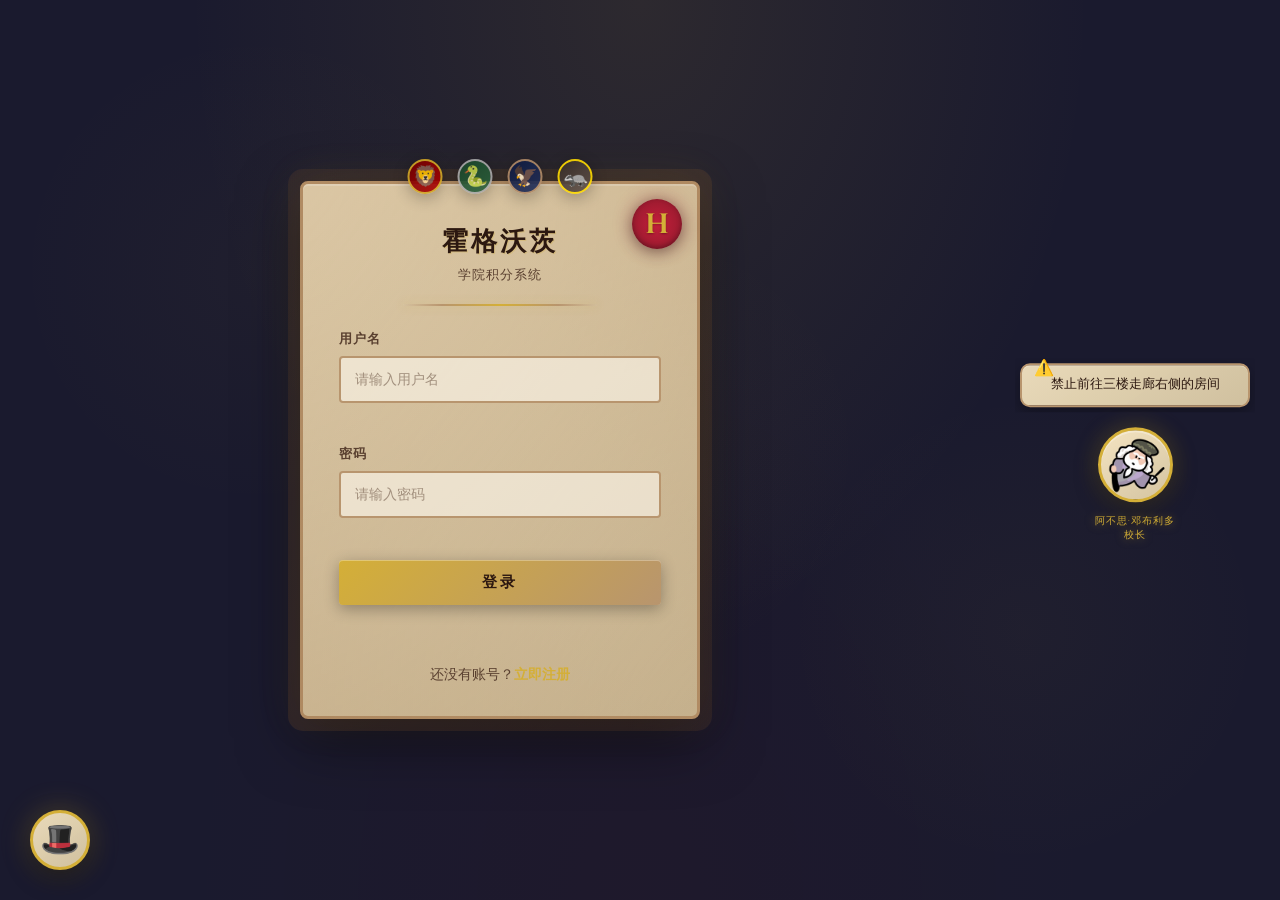
==== commit e0544805: "UI：加入Sorting Hat" ====
--- a/frontend/login.html
+++ b/frontend/login.html
@@ -64,5 +64,6 @@
   <script src="js/login.js"></script>
   <script src="js/bubbles.js"></script>
   <script src="js/particles.js"></script>
+  <script src="js/sorting-hat.js"></script>
 </body>
 </html>
--- a/frontend/css/hogwarts.css
+++ b/frontend/css/hogwarts.css
@@ -1858,3 +1858,354 @@
     font-size: 18px;
   }
 }
+
+.sorting-hat-trigger {
+  position: fixed;
+  bottom: 30px;
+  left: 30px;
+  width: 60px;
+  height: 60px;
+  background: linear-gradient(145deg, rgba(244, 228, 193, 0.95) 0%, rgba(212, 196, 161, 0.98) 100%);
+  border: 3px solid var(--hogwarts-gold);
+  border-radius: 50%;
+  display: flex;
+  align-items: center;
+  justify-content: center;
+  font-size: 32px;
+  cursor: pointer;
+  box-shadow: 
+    0 8px 25px rgba(0, 0, 0, 0.4),
+    0 0 30px rgba(212, 175, 55, 0.3);
+  transition: all 0.3s ease;
+  z-index: 999;
+  animation: hatFloat 3s ease-in-out infinite;
+}
+
+.sorting-hat-trigger:hover {
+  transform: scale(1.15) rotate(10deg);
+  box-shadow: 
+    0 12px 35px rgba(0, 0, 0, 0.5),
+    0 0 50px rgba(212, 175, 55, 0.5);
+}
+
+@keyframes hatFloat {
+  0%, 100% { transform: translateY(0) rotate(0deg); }
+  50% { transform: translateY(-10px) rotate(5deg); }
+}
+
+.sorting-hat-modal {
+  position: fixed;
+  top: 0;
+  left: 0;
+  right: 0;
+  bottom: 0;
+  background: rgba(0, 0, 0, 0.8);
+  display: flex;
+  align-items: center;
+  justify-content: center;
+  z-index: 10000;
+  opacity: 0;
+  visibility: hidden;
+  transition: all 0.4s ease;
+}
+
+.sorting-hat-modal.show {
+  opacity: 1;
+  visibility: visible;
+}
+
+.sorting-hat-content {
+  background: linear-gradient(145deg, rgba(244, 228, 193, 0.98) 0%, rgba(212, 196, 161, 0.98) 100%);
+  border: 4px solid var(--parchment-border);
+  border-radius: 20px;
+  padding: 40px 35px;
+  max-width: 600px;
+  width: 90%;
+  box-shadow: 
+    0 30px 80px rgba(0, 0, 0, 0.6),
+    0 0 50px rgba(212, 175, 55, 0.3);
+  animation: hatModalIn 0.5s ease-out;
+}
+
+@keyframes hatModalIn {
+  from {
+    opacity: 0;
+    transform: scale(0.7) rotate(-5deg);
+  }
+  to {
+    opacity: 1;
+    transform: scale(1) rotate(0deg);
+  }
+}
+
+.sorting-hat-icon {
+  text-align: center;
+  font-size: 80px;
+  margin-bottom: 15px;
+  animation: hatWiggle 2s ease-in-out infinite;
+}
+
+@keyframes hatWiggle {
+  0%, 100% { transform: rotate(-5deg); }
+  50% { transform: rotate(5deg); }
+}
+
+.sorting-hat-title {
+  text-align: center;
+  font-size: 32px;
+  font-weight: 700;
+  color: var(--ink-color);
+  letter-spacing: 4px;
+  margin-bottom: 5px;
+  text-shadow: 2px 2px 0 rgba(212, 175, 55, 0.3);
+}
+
+.sorting-hat-subtitle {
+  text-align: center;
+  font-size: 14px;
+  color: var(--ink-faded);
+  letter-spacing: 2px;
+  margin-bottom: 20px;
+}
+
+.sorting-hat-divider {
+  height: 3px;
+  background: linear-gradient(90deg, 
+    transparent 0%, 
+    var(--parchment-border) 20%, 
+    var(--hogwarts-gold) 50%, 
+    var(--parchment-border) 80%, 
+    transparent 100%);
+  margin: 0 auto 25px;
+  width: 80%;
+  box-shadow: 0 0 15px rgba(212, 175, 55, 0.4);
+}
+
+.sorting-hat-message {
+  font-size: 18px;
+  color: var(--ink-color);
+  line-height: 1.8;
+  text-align: center;
+  margin-bottom: 30px;
+  min-height: 80px;
+  font-style: italic;
+  padding: 0 10px;
+}
+
+.sorting-hat-options {
+  display: flex;
+  flex-direction: column;
+  gap: 12px;
+  margin-bottom: 30px;
+}
+
+.sorting-hat-option {
+  padding: 15px 25px;
+  background: rgba(255, 250, 240, 0.6);
+  border: 2px solid var(--parchment-border);
+  border-radius: 10px;
+  font-size: 16px;
+  font-weight: 600;
+  color: var(--ink-color);
+  cursor: pointer;
+  transition: all 0.3s ease;
+  font-family: 'Cinzel', serif;
+  letter-spacing: 1px;
+  text-align: center;
+}
+
+.sorting-hat-option:hover:not(:disabled) {
+  background: rgba(212, 175, 55, 0.3);
+  border-color: var(--hogwarts-gold);
+  transform: translateX(10px);
+  box-shadow: 0 5px 15px rgba(0, 0, 0, 0.2);
+}
+
+.sorting-hat-option:disabled {
+  cursor: not-allowed;
+  opacity: 0.7;
+}
+
+.sorting-hat-option.correct {
+  background: rgba(45, 90, 39, 0.3);
+  border-color: #2d5a27;
+  animation: correctPulse 0.5s ease;
+}
+
+@keyframes correctPulse {
+  0%, 100% { transform: scale(1); }
+  50% { transform: scale(1.05); }
+}
+
+.sorting-hat-option.wrong {
+  background: rgba(139, 26, 43, 0.3);
+  border-color: #8b1a2b;
+  animation: wrongShake 0.5s ease;
+}
+
+@keyframes wrongShake {
+  0%, 100% { transform: translateX(0); }
+  25% { transform: translateX(-10px); }
+  75% { transform: translateX(10px); }
+}
+
+.sorting-hat-buttons {
+  display: flex;
+  gap: 15px;
+  justify-content: center;
+}
+
+.sorting-hat-btn {
+  padding: 12px 30px;
+  border: none;
+  border-radius: 10px;
+  font-size: 16px;
+  font-weight: 600;
+  cursor: pointer;
+  transition: all 0.3s ease;
+  font-family: 'Cinzel', serif;
+  letter-spacing: 2px;
+}
+
+.sorting-hat-btn.close-btn {
+  background: rgba(184, 149, 110, 0.3);
+  color: var(--ink-color);
+  border: 2px solid var(--parchment-border);
+}
+
+.sorting-hat-btn.close-btn:hover {
+  background: rgba(184, 149, 110, 0.5);
+  transform: translateY(-2px);
+}
+
+.sorting-hat-btn.next-btn {
+  background: linear-gradient(135deg, var(--hogwarts-gold) 0%, #b8956e 100%);
+  color: var(--ink-color);
+}
+
+.sorting-hat-btn.next-btn:hover {
+  transform: translateY(-2px);
+  box-shadow: 0 6px 20px rgba(0, 0, 0, 0.3);
+}
+
+.house-effect-overlay {
+  position: fixed;
+  top: 0;
+  left: 0;
+  right: 0;
+  bottom: 0;
+  background: var(--house-bg);
+  z-index: 20000;
+  display: flex;
+  align-items: center;
+  justify-content: center;
+  opacity: 0;
+  transition: opacity 0.5s ease;
+  overflow: hidden;
+}
+
+.house-effect-overlay.show {
+  opacity: 1;
+}
+
+.house-effect-particles {
+  position: absolute;
+  top: 0;
+  left: 0;
+  width: 100%;
+  height: 100%;
+  pointer-events: none;
+}
+
+.effect-particle {
+  position: absolute;
+  animation: effectFloat 3s ease-out forwards;
+  opacity: 0;
+  filter: drop-shadow(0 0 10px var(--house-color));
+}
+
+@keyframes effectFloat {
+  0% {
+    opacity: 0;
+    transform: translateY(0) scale(0.5);
+  }
+  20% {
+    opacity: 1;
+  }
+  100% {
+    opacity: 0;
+    transform: translateY(-200px) scale(1.5) rotate(360deg);
+  }
+}
+
+.house-effect-content {
+  text-align: center;
+  z-index: 1;
+  animation: contentFadeIn 0.8s ease-out;
+}
+
+@keyframes contentFadeIn {
+  from {
+    opacity: 0;
+    transform: scale(0.5);
+  }
+  to {
+    opacity: 1;
+    transform: scale(1);
+  }
+}
+
+.house-effect-icon {
+  font-size: 120px;
+  margin-bottom: 20px;
+  animation: iconPulse 1s ease-in-out infinite;
+  filter: drop-shadow(0 0 30px var(--house-color));
+}
+
+@keyframes iconPulse {
+  0%, 100% { transform: scale(1); }
+  50% { transform: scale(1.1); }
+}
+
+.house-effect-title {
+  font-size: 48px;
+  font-weight: 700;
+  color: var(--house-color);
+  letter-spacing: 6px;
+  margin-bottom: 20px;
+  text-shadow: 
+    0 0 20px var(--house-color),
+    0 0 40px var(--house-color);
+  animation: titleGlow 1.5s ease-in-out infinite;
+}
+
+@keyframes titleGlow {
+  0%, 100% { 
+    text-shadow: 
+      0 0 20px var(--house-color),
+      0 0 40px var(--house-color);
+  }
+  50% { 
+    text-shadow: 
+      0 0 30px var(--house-color),
+      0 0 60px var(--house-color),
+      0 0 80px var(--house-color);
+  }
+}
+
+.house-effect-message {
+  font-size: 28px;
+  color: var(--hogwarts-text);
+  letter-spacing: 3px;
+  margin-bottom: 30px;
+  font-weight: 600;
+}
+
+.house-effect-quote {
+  font-size: 18px;
+  color: var(--hogwarts-text-muted);
+  font-style: italic;
+  max-width: 500px;
+  margin: 0 auto;
+  line-height: 1.6;
+}
